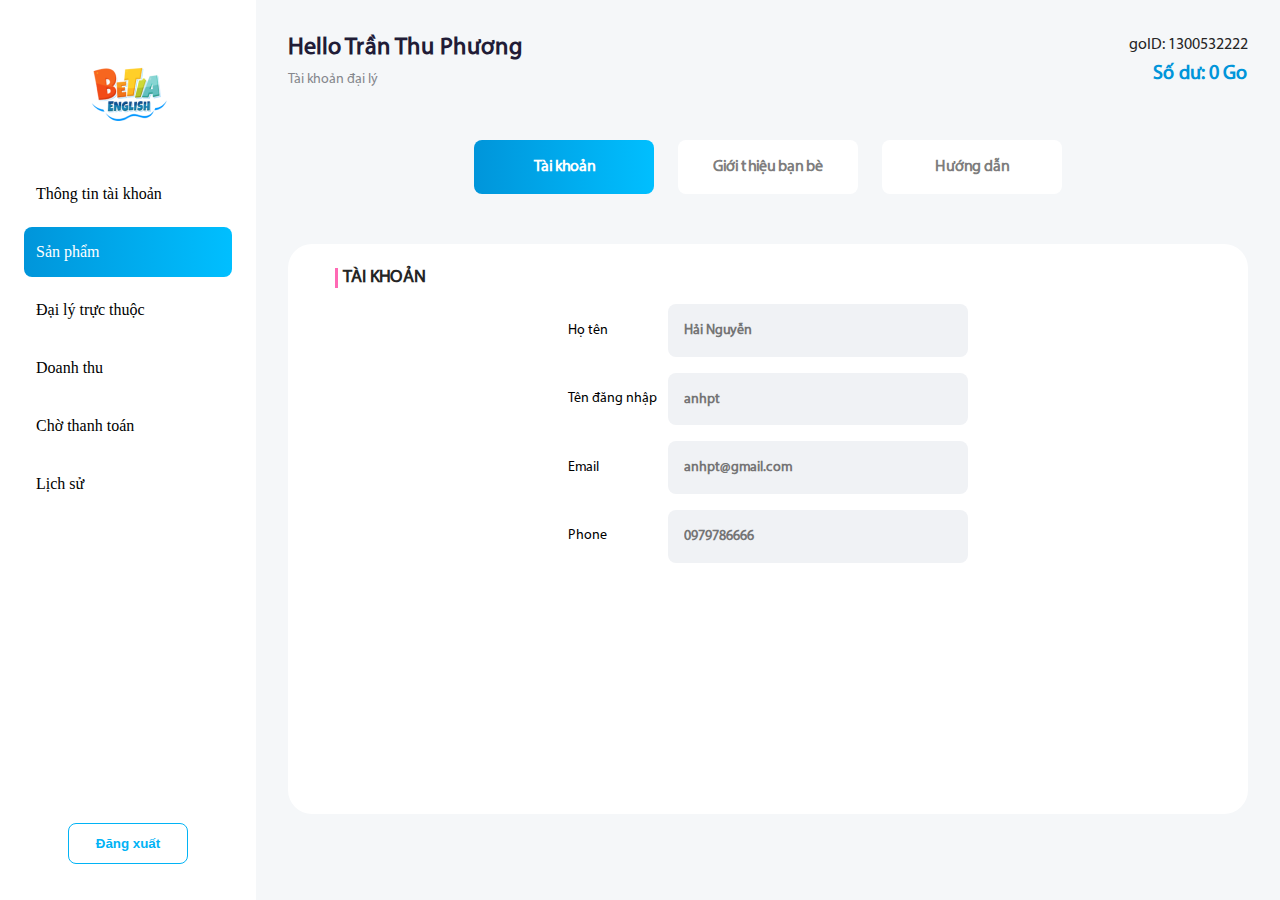
==== account.html @ 7d70edbb "puscode" ====
<!DOCTYPE html>
<html lang="en">
  <head>
    <meta charset="UTF-8" />
    <meta name="viewport" content="width=device-width, initial-scale=1.0" />
    <title>Tailwind CSS Teamplate</title>
    <link rel="stylesheet" href="styles.css" />
    <link rel="stylesheet" href="./assets/css/main.css" />
    <link rel="stylesheet" href="./assets/css/base.css" />
    <link rel="stylesheet" href="./assets/css/styles-scss.css" />
    <link rel="stylesheet" href="./assets/scss/main.scss">
    
    <!-- <link rel="stylesheet" href="./assets/css/product.css"> -->
  </head>
  <body>
    <div class="Container-main">
        <div id="tab-bar">
        <div class="tab-main">
            <a href="./" class="tab-main__logo">
                <img src="./assets/imgs/eb62cd4879b060db857df06a54a7fea2 1.png" alt="">
            </a>
            <div class="tab-main__link">
                <div class="link-item">
                    <a href=""><p>Thông tin tài khoản</p></a>
                </div>
                <div class="link-item link-item--active">
                    <a href=""><p>Sản phẩm</p></a>
                </div>
                <div class="link-item">
                    <a href=""><p>Đại lý trực thuộc</p></a>
                </div>
                <div class="link-item">
                    <a href=""><p>Doanh thu</p></a>
                </div>
                <div class="link-item">
                    <a href=""><p>Chờ thanh toán</p></a>
                </div>
                <div class="link-item">
                    <a href=""><p>Lịch sử</p></a>
                </div>
                
            </div>
        
        </div>
        <div class="">
              <button class="btn-base">
                Đăng xuất
              </button>  
        </div>

        
    </div>

    <div  class="Account-main">
        <div class="Account-main__title">
            <div class="user-title">
                <h4>Hello Trần Thu Phương</h4>
                <p>Tài khoản đại lý</p>
            </div>
            <div class="user-id">
                <p>goID: 1300532222</p>
                <h5>Số dư: 0 Go</h5>
            </div>
        </div>

        <div class="Account-main__btn">
            <button class="item-btn item-btn--active"><p>Tài khoản</p></button>
            <button class="item-btn"><p>Giới thiệu bạn bè</p></button>
            <button class="item-btn"><p>Hướng dẫn</p></button>
        </div>

       <div class="Account-main__user">
            <div class="information-user">
                <div class="items-line">
                    <h4>TÀI KHOẢN</h4>    
                </div>
                <form action="">
                    <div class="form-group">
                        <label for="username">Họ tên</label>
                        <div>
                            <input type="text" id="username" name="username" placeholder="Hải Nguyễn">
                        </div>
                        
                    </div>
                    <div class="form-group">
                        <label for="fullname">Tên đăng nhập</label>
                        <div><input type="text" id="fullname" name="fullname" placeholder="anhpt"></div>
                    </div>
                    
                    <div class="form-group">
                        <label for="email">Email</label>
                        <div><input type="email" id="email" name="email" placeholder="anhpt@gmail.com"></div>
                    </div>
                    <div class="form-group">
                        <label for="phone">Phone</label>
                        <div><input type="text" id="phone" name="phone" placeholder="0979786666"></div>
                    </div>
                </form>   
            </div>
       </div>
    </div>
    
</body>
</html>
---- styles.css ----
@tailwind base;
@tailwind components;
@tailwind utilities;

@layer base {

}

@layer components {

}
---- assets/css/main.css ----
@media screen and (min-width: 640px) {
}

@media screen and (min-width: 640px) and (orientation: landscape) {
}

@media screen and (min-width: 1024px) {
}

@media screen and (min-width: 1289px) {
}

@font-face {
  font-family: "Myriad Pro";
  src: url("../fontsMyriadPro-Regular.eot");
  src: url("../fontsMyriadPro-Regular.eot?#iefix") format("embedded-opentype"),
    url("../fonts/MyriadPro-Regular.woff2") format("woff2"),
    url("../fonts/MyriadPro-Regular.woff") format("woff"),
    url("../fonts/MyriadPro-Regular.ttf") format("truetype");
  font-weight: normal;
  font-style: normal;
  font-display: swap;
}

body {
  font-family: "Roboto";
  font-weight: normal;
  font-style: normal;
  background-color: #F5F7F9;

}

*{
  padding: 0;
  margin: 0;
  box-sizing: border-box;
}

#tab-bar{
  display: flex;
  flex-direction: column;
  align-items: center;
  justify-content: center;
  width:20%;
  height: 100vh;
  padding: 20px;
  background-color: white;
  
  position: sticky;
  top: 0;

  .tab-main{
    display: flex;
    flex-direction: column;      
    align-items: center;
    width:240px;
    height: 676px;
    gap: 32px;
    margin-top: 20px;
    margin-bottom: 90px;


    &__logo{
      width: 240px;
      height: 64px;
      gap: 5px;
      opacity: 0px;

    }
  }

}
---- assets/css/styles-scss.css ----
.Container-main {
  display: flex;
}

.tab-item {
  display: flex;
  padding: 16px 12px 16px 12px;
  gap: 8px;
  border-radius: 8px;
}
.tab-item--active {
  background: linear-gradient(91.35deg, #0095da 0%, #00bfff 100%);
  color: white;
}

#tab-bar {
  display: flex;
  flex-direction: column;
  align-items: center;
  justify-content: center;
  width: 20%;
  height: 100vh;
  padding: 20px;
  background-color: white;
  position: sticky;
  top: 0;
}
#tab-bar .tab-main {
  display: flex;
  flex-direction: column;
  align-items: center;
  gap: 32px;
}
#tab-bar .tab-main__logo {
  display: flex;
  justify-content: center;
  align-items: center;
  gap: 5px;
}
#tab-bar .tab-main__link {
  width: 100%;
  padding: 16px;
  display: flex;
  flex-direction: column;
  align-items: center;
  justify-content: center;
  gap: 8px;
}
#tab-bar .tab-main__link .link-item {
  display: flex;
  padding: 16px 12px 16px 12px;
  width: 100%;
  gap: 8px;
  border-radius: 8px;
}
#tab-bar .tab-main__link .link-item--active {
  background: linear-gradient(91.35deg, #0095da 0%, #00bfff 100%);
}
#tab-bar .tab-main__link .link-item--active p {
  color: white;
}
#tab-bar .tab-main__link .link-item a {
  text-align: left;
  text-underline-position: from-font;
  text-decoration-skip-ink: none;
  color: black;
  text-decoration: none;
}

.btn-base {
  width: 100%;
  min-width: 72px;
  padding: 8px 12px;
  border-radius: 4px;
  border: 1px solid #0095da;
  color: #0095da;
  background-color: #fff;
  font-weight: bold;
  display: flex;
  align-items: center;
}
.btn-base--blue {
  background-color: #0095da;
  color: #fff;
}

.Product-main {
  display: flex;
  flex-direction: column;
  width: 80%;
  gap: 50px;
  padding: 2rem;
}
.Product-main__btn {
  display: flex;
  justify-content: center;
  align-items: center;
  height: 50px;
  gap: 20px;
}
.Product-main__btn .item-btn {
  display: flex;
  justify-content: center;
  align-items: center;
  width: 200px;
  height: 50px;
  padding: 0px 12px 0px 12px;
  gap: 8px;
  border-radius: 8px;
  background-color: white;
}
.Product-main__btn .item-btn button {
  border: 0;
  background-color: transparent;
}
.Product-main__btn .item-btn button p {
  width: 132px;
  height: 22px;
  font-family: Myriad Pro;
  font-size: 16px;
  font-weight: 700;
  line-height: 22.4px;
  text-align: left;
  text-underline-position: from-font;
  text-decoration-skip-ink: none;
  margin: 0;
  color: #0095da;
}
.Product-main__title {
  display: flex;
  flex-direction: column;
  justify-content: center;
  width: 100%;
  height: 73px;
  gap: 1px;
}
.Product-main__title h5 {
  height: 28px;
  font-family: Myriad Pro;
  font-size: 20px;
  font-weight: 700;
  line-height: 28px;
  text-align: left;
  text-underline-position: from-font;
  text-decoration-skip-ink: none;
  margin: 0;
  color: #121d26;
}
.Product-main__title p {
  height: 22px;
  font-family: Myriad Pro;
  font-size: 16px;
  font-weight: 400;
  line-height: 22.4px;
  text-align: left;
  text-underline-position: from-font;
  text-decoration-skip-ink: none;
  margin: 0;
  color: #252525;
}
.Product-main__table {
  overflow: auto;
  display: flex;
  align-items: center;
  background-color: #fff;
  padding: 24px 0px 24px 0px;
  gap: 8px;
  border-radius: 16px;
}
.Product-main__table table {
  min-width: 1096px;
  overflow: hidden;
  width: 100%;
  border-spacing: 0;
  border-radius: 16px;
}
.Product-main__table table thead tr th p {
  font-family: Roboto;
  font-size: 14px;
  font-weight: 700;
  line-height: 16.41px;
  text-align: left;
  text-underline-position: from-font;
  text-decoration-skip-ink: none;
  color: #105296;
  margin: 0;
}
.Product-main__table table tbody tr:last-child td {
  border-bottom: none;
}
.Product-main__table table tbody tr td .btn-detail {
  width: 69px;
  padding: 4px;
  gap: 10px;
  border-radius: 4px;
  border: 1px solid #0095DA;
  opacity: 0px;
}
.Product-main__table table tbody tr td .btn-detail a {
  display: flex;
  align-items: center;
  justify-content: center;
  gap: 10px;
  border-radius: 4px;
  text-decoration: none;
}
.Product-main__table table tbody tr td .btn-detail a p {
  font-family: Roboto;
  font-size: 14px;
  font-weight: 700;
  line-height: 16.41px;
  text-align: center;
  text-underline-position: from-font;
  text-decoration-skip-ink: none;
}
.Product-main__table table tr {
  width: 100%;
}
.Product-main__table table tr td, .Product-main__table table tr th {
  justify-items: center;
  align-content: center;
  width: 12%;
  border-bottom: 1px solid #5f5959;
  padding: 12px 8px;
}
.Product-main__table table tr td:nth-child(1), .Product-main__table table tr th:nth-child(1) {
  width: 5%;
}
.Product-main__table table tr td:nth-child(2), .Product-main__table table tr td:nth-child(8), .Product-main__table table tr td:nth-child(9), .Product-main__table table tr th:nth-child(2), .Product-main__table table tr th:nth-child(8), .Product-main__table table tr th:nth-child(9) {
  width: 8%;
}

.Cost-main {
  display: flex;
  flex-direction: column;
  width: 80%;
  gap: 24px;
  padding: 2rem;
}
.Cost-main__btn {
  display: flex;
  justify-content: center;
  align-items: center;
  height: 50px;
  gap: 20px;
}
.Cost-main__btn .item-btn {
  display: flex;
  justify-content: center;
  align-items: center;
  width: 200px;
  height: 50px;
  padding: 0px 12px 0px 12px;
  gap: 8px;
  border-radius: 8px;
  background-color: white;
}
.Cost-main__btn .item-btn button {
  border: 0;
  background-color: transparent;
}
.Cost-main__btn .item-btn button p {
  width: 132px;
  height: 22px;
  font-family: Myriad Pro;
  font-size: 16px;
  font-weight: 700;
  line-height: 22.4px;
  text-align: left;
  text-underline-position: from-font;
  text-decoration-skip-ink: none;
  margin: 0;
  color: #0095da;
}
.Cost-main__title {
  display: flex;
  gap: 8px;
  align-items: center;
  justify-content: space-between;
  width: 100%;
  height: 73px;
}
.Cost-main__title .item-tilte h5 {
  height: 28px;
  font-family: Myriad Pro;
  font-size: 20px;
  font-weight: 700;
  line-height: 28px;
  text-align: left;
  text-underline-position: from-font;
  text-decoration-skip-ink: none;
  margin: 0;
  color: #121d26;
}
.Cost-main__title .item-tilte p {
  height: 22px;
  font-family: Myriad Pro;
  font-size: 16px;
  font-weight: 400;
  line-height: 22.4px;
  text-align: left;
  text-underline-position: from-font;
  text-decoration-skip-ink: none;
  margin: 0;
  color: #252525;
}
.Cost-main__title .filler-for-date {
  display: flex;
  align-items: center;
  justify-content: center;
  gap: 24px;
}
.Cost-main__title .filler-for-date form {
  display: flex;
  align-items: center;
  justify-content: center;
  min-width: 240px;
  height: 50px;
  padding: 16px;
  gap: 8px;
  border-radius: 8px;
  background-color: white;
}
.Cost-main__title .filler-for-date form input {
  border: 0px;
  width: 100%;
}
.Cost-main__title .filler-for-date .btn-filter {
  display: flex;
  align-items: center;
  justify-content: center;
  min-width: 200px;
  height: 50px;
  padding: 16px 12px 16px 12px;
  gap: 8px;
  border-radius: 8px;
  background-color: #0197DC;
}
.Cost-main__title .filler-for-date .btn-filter button {
  border: 0px;
  background-color: #0197DC;
}
.Cost-main__title .filler-for-date .btn-filter button p {
  color: white;
  font-weight: bold;
}
.Cost-main__table {
  overflow: auto;
  display: flex;
  align-items: center;
  background-color: #fff;
  padding: 24px 0px 24px 0px;
  gap: 8px;
  border-radius: 16px;
}
.Cost-main__table table {
  min-width: 1096px;
  overflow: hidden;
  width: 100%;
  border-spacing: 0;
  border-radius: 16px;
}
.Cost-main__table table thead tr th p {
  font-family: Roboto;
  font-size: 14px;
  font-weight: 700;
  line-height: 16.41px;
  text-align: left;
  text-underline-position: from-font;
  text-decoration-skip-ink: none;
  color: #105296;
  margin: 0;
}
.Cost-main__table table tbody tr {
  border-bottom: 1px #C4C4C4;
}
.Cost-main__table table tfoot tr:last-child td {
  border-bottom: none;
}
.Cost-main__table table tfoot tr td {
  font-weight: bold;
}
.Cost-main__table table tr {
  width: 100%;
}
.Cost-main__table table tr td, .Cost-main__table table tr th {
  justify-items: center;
  align-content: center;
  width: 12%;
  border-bottom: 1px solid #C4C4C4;
  padding: 12px 8px;
}
.Cost-main__table table tr td:nth-child(1), .Cost-main__table table tr th:nth-child(1) {
  width: 5%;
}
.Cost-main__table table tr td:nth-child(2), .Cost-main__table table tr td:nth-child(8), .Cost-main__table table tr td:nth-child(9), .Cost-main__table table tr th:nth-child(2), .Cost-main__table table tr th:nth-child(8), .Cost-main__table table tr th:nth-child(9) {
  width: 8%;
}

.Revenue-main {
  display: flex;
  flex-direction: column;
  width: 80%;
  gap: 30px;
  padding: 2rem;
}
.Revenue-main__btn {
  display: flex;
  justify-content: center;
  align-items: center;
  height: 40px;
  max-width: 120px;
  padding: 12px 20px 12px 20px;
  gap: 8px;
  border-radius: 8px;
  background-color: white;
}
.Revenue-main__btn button {
  border: 0px;
  background-color: white;
}
.Revenue-main__btn button p {
  width: 58px;
  height: 16px;
  font-family: Roboto;
  font-size: 16px;
  font-weight: 700;
  line-height: 16px;
  text-align: left;
  text-underline-position: from-font;
  text-decoration-skip-ink: none;
  color: #01B3F5;
}
.Revenue-main__btn .item-btn {
  display: flex;
  justify-content: center;
  align-items: center;
  width: 200px;
  height: 50px;
  padding: 0px 12px 0px 12px;
  gap: 8px;
  border-radius: 8px;
  background-color: white;
}
.Revenue-main__btn .item-btn button {
  border: 0;
  background-color: transparent;
}
.Revenue-main__btn .item-btn button p {
  width: 132px;
  height: 22px;
  font-family: Myriad Pro;
  font-size: 16px;
  font-weight: 700;
  line-height: 22.4px;
  text-align: left;
  text-underline-position: from-font;
  text-decoration-skip-ink: none;
  margin: 0;
  color: #0095da;
}
.Revenue-main__btn:hover {
  background-color: rgb(214, 188, 239);
}
.Revenue-main__btn:hover button:hover {
  background-color: rgb(214, 188, 239);
}
.Revenue-main__btn:hover button:hover p {
  background-color: rgb(214, 188, 239);
}
.Revenue-main__title {
  display: flex;
  justify-content: space-between;
  align-items: center;
  width: 100%;
  height: 73px;
  gap: 1px;
}
.Revenue-main__title .filler-for-date {
  display: flex;
  align-items: center;
  gap: 24px;
}
.Revenue-main__title .filler-for-date form {
  display: flex;
  align-items: center;
  justify-content: center;
  min-width: 240px;
  height: 50px;
  padding: 16px;
  gap: 8px;
  border-radius: 8px;
  background-color: white;
}
.Revenue-main__title .filler-for-date form input {
  border: 0px;
}
.Revenue-main__title .filler-for-date .btn-filter {
  display: flex;
  align-items: center;
  justify-content: center;
  min-width: 200px;
  height: 50px;
  padding: 16px 12px 16px 12px;
  gap: 8px;
  border-radius: 8px;
  background-color: #0197DC;
}
.Revenue-main__title .filler-for-date .btn-filter button {
  border: 0px;
  background-color: #0197DC;
}
.Revenue-main__title .filler-for-date .btn-filter button p {
  color: white;
  font-weight: bold;
}
.Revenue-main__title .filler-for-date .dropdown {
  display: flex;
  align-items: center;
  justify-content: center;
  background-color: white;
  max-width: 240px;
  height: 50px;
  padding: 16px;
  gap: 8px;
  border-radius: 8px;
  font-weight: bold;
}
.Revenue-main__title h5 {
  height: 28px;
  font-family: Myriad Pro;
  font-size: 20px;
  font-weight: 700;
  line-height: 28px;
  text-align: left;
  text-underline-position: from-font;
  text-decoration-skip-ink: none;
  margin: 0;
  color: #121d26;
}
.Revenue-main__title p {
  height: 22px;
  font-family: Myriad Pro;
  font-size: 16px;
  font-weight: 400;
  line-height: 22.4px;
  text-align: left;
  text-underline-position: from-font;
  text-decoration-skip-ink: none;
  margin: 0;
  color: #252525;
}
.Revenue-main__table {
  overflow: auto;
  display: flex;
  align-items: center;
  background-color: #fff;
  padding: 24px 0px 24px 0px;
  gap: 8px;
  border-radius: 16px;
}
.Revenue-main__table table {
  min-width: 1096px;
  overflow: hidden;
  width: 100%;
  border-spacing: 0;
  border-radius: 16px;
}
.Revenue-main__table table thead tr th p {
  font-family: Roboto;
  font-size: 14px;
  font-weight: 700;
  line-height: 16.41px;
  text-align: left;
  text-underline-position: from-font;
  text-decoration-skip-ink: none;
  color: #105296;
  margin: 0;
}
.Revenue-main__table table tbody tr:last-child td {
  border-bottom: none;
}
.Revenue-main__table table tbody tr td .btn-detail {
  width: 69px;
  padding: 4px;
  gap: 10px;
  border-radius: 4px;
  border: 1px solid #0095DA;
  opacity: 0px;
}
.Revenue-main__table table tbody tr td .btn-detail a {
  display: flex;
  align-items: center;
  justify-content: center;
  gap: 10px;
  border-radius: 4px;
  text-decoration: none;
}
.Revenue-main__table table tbody tr td .btn-detail a p {
  font-family: Roboto;
  font-size: 14px;
  font-weight: 700;
  line-height: 16.41px;
  text-align: center;
  text-underline-position: from-font;
  text-decoration-skip-ink: none;
}
.Revenue-main__table table tr {
  width: 100%;
}
.Revenue-main__table table tr td, .Revenue-main__table table tr th {
  justify-items: center;
  align-content: center;
  width: 12%;
  border-bottom: 1px solid #5f5959;
  padding: 12px 8px;
}
.Revenue-main__table table tr td:nth-child(1), .Revenue-main__table table tr th:nth-child(1) {
  width: 5%;
}
.Revenue-main__table table tr td:nth-child(2), .Revenue-main__table table tr td:nth-child(8), .Revenue-main__table table tr td:nth-child(9), .Revenue-main__table table tr th:nth-child(2), .Revenue-main__table table tr th:nth-child(8), .Revenue-main__table table tr th:nth-child(9) {
  width: 8%;
}

.Account-main {
  display: flex;
  flex-direction: column;
  width: 80%;
  gap: 50px;
  padding: 2rem;
}
.Account-main__title {
  display: flex;
  align-items: center;
  justify-content: space-between;
  gap: 147px;
}
.Account-main__title .user-title {
  display: flex;
  flex-direction: column;
  gap: 4px;
}
.Account-main__title .user-title h4 {
  width: 235px;
  height: 34px;
  font-family: Myriad Pro;
  font-size: 24px;
  font-weight: 600;
  line-height: 33.6px;
  text-align: left;
  text-underline-position: from-font;
  text-decoration-skip-ink: none;
  color: #211C37;
  margin: 0;
}
.Account-main__title .user-title p {
  width: 90px;
  height: 20px;
  font-family: Myriad Pro;
  font-size: 14px;
  font-weight: 400;
  line-height: 19.6px;
  text-align: left;
  text-underline-position: from-font;
  text-decoration-skip-ink: none;
  margin: 0;
  color: #85878D;
}
.Account-main__title .user-id {
  display: flex;
  flex-direction: column;
  gap: 4px;
  text-align: right;
}
.Account-main__title .user-id p {
  width: 282px;
  height: 22px;
  gap: 0px;
  opacity: 0px;
  font-family: Myriad Pro;
  font-size: 16px;
  font-weight: 400;
  line-height: 22.4px;
  text-align: right;
  text-underline-position: from-font;
  text-decoration-skip-ink: none;
  color: #252525;
  margin: 0;
}
.Account-main__title .user-id h5 {
  width: 282px;
  height: 28px;
  margin: 0;
  color: #0095DA;
  font-family: Myriad Pro;
  font-size: 20px;
  font-weight: 700;
  line-height: 28px;
  text-align: right;
  text-underline-position: from-font;
  text-decoration-skip-ink: none;
}
.Account-main__btn {
  display: flex;
  width: 100%;
  gap: 24px;
  align-items: center;
  justify-content: center;
}
.Account-main__btn .item-btn {
  display: flex;
  align-items: center;
  justify-content: center;
  width: 180px;
  background-color: white;
  padding: 16px 12px 16px 12px;
  border-radius: 8px;
  border: 0;
}
.Account-main__btn .item-btn p {
  font-family: Myriad Pro;
  font-size: 16px;
  font-weight: 700;
  line-height: 22.4px;
  text-align: left;
  text-underline-position: from-font;
  text-decoration-skip-ink: none;
  color: rgba(37, 37, 37, 0.6);
}
.Account-main__btn .item-btn--active {
  background: linear-gradient(91.35deg, #0095da 0%, #00bfff 100%);
}
.Account-main__btn .item-btn--active p {
  color: white;
}
.Account-main__user {
  display: flex;
  flex-direction: column;
  align-items: center;
  width: 100%;
  min-height: 570px;
  padding: 24px;
  gap: 32px;
  border-radius: 24px;
  background-color: white;
}
.Account-main__user .information-user {
  display: flex;
  flex-direction: column;
  width: 95%;
  gap: 16px;
  text-align: left;
}
.Account-main__user .information-user .items-line {
  border-left: 3px solid #FF69B4;
}
.Account-main__user .information-user .items-line h4 {
  margin-left: 5px;
  font-family: Myriad Pro;
  font-size: 18px;
  font-weight: 700;
  line-height: 19.8px;
  text-align: left;
  text-underline-position: from-font;
  text-decoration-skip-ink: none;
  color: #252525;
}
.Account-main__user .information-user form {
  display: flex;
  flex-direction: column;
  align-items: center;
  justify-content: center;
  gap: 16px;
  width: 100%;
  max-width: 400px;
  margin: 0 auto;
}
.Account-main__user .information-user form .form-group {
  display: flex;
  align-items: center;
  justify-content: space-between;
  width: 100%;
}
.Account-main__user .information-user form .form-group label {
  font-family: Myriad Pro;
  font-size: 14px;
  font-weight: 400;
  line-height: 19.6px;
  text-align: left;
  text-underline-position: from-font;
  text-decoration-skip-ink: none;
  margin: 0;
}
.Account-main__user .information-user form .form-group div {
  background-color: #F0F2F5;
  min-height: 52px;
  width: 100%;
  max-width: 300px;
  padding: 16px;
  gap: 8px;
  border-radius: 8px;
}
.Account-main__user .information-user form .form-group div input {
  border: 0px;
  background-color: #F0F2F5;
  color: #252525;
  font-family: Myriad Pro;
  font-size: 14px;
  font-weight: 700;
  line-height: 19.6px;
  text-align: left;
  text-underline-position: from-font;
  text-decoration-skip-ink: none;
}

.Referent-main {
  display: flex;
  flex-direction: column;
  width: 80%;
  gap: 50px;
  padding: 2rem;
}
.Referent-main__title {
  display: flex;
  align-items: center;
  justify-content: space-between;
  gap: 147px;
}
.Referent-main__title .user-title {
  display: flex;
  flex-direction: column;
  gap: 4px;
}
.Referent-main__title .user-title h4 {
  width: 235px;
  height: 34px;
  font-family: Myriad Pro;
  font-size: 24px;
  font-weight: 600;
  line-height: 33.6px;
  text-align: left;
  text-underline-position: from-font;
  text-decoration-skip-ink: none;
  color: #211C37;
  margin: 0;
}
.Referent-main__title .user-title p {
  width: 90px;
  height: 20px;
  font-family: Myriad Pro;
  font-size: 14px;
  font-weight: 400;
  line-height: 19.6px;
  text-align: left;
  text-underline-position: from-font;
  text-decoration-skip-ink: none;
  margin: 0;
  color: #85878D;
}
.Referent-main__title .user-id {
  display: flex;
  flex-direction: column;
  gap: 4px;
  text-align: right;
}
.Referent-main__title .user-id p {
  width: 282px;
  height: 22px;
  gap: 0px;
  opacity: 0px;
  font-family: Myriad Pro;
  font-size: 16px;
  font-weight: 400;
  line-height: 22.4px;
  text-align: right;
  text-underline-position: from-font;
  text-decoration-skip-ink: none;
  color: #252525;
  margin: 0;
}
.Referent-main__title .user-id h5 {
  width: 282px;
  height: 28px;
  margin: 0;
  color: #0095DA;
  font-family: Myriad Pro;
  font-size: 20px;
  font-weight: 700;
  line-height: 28px;
  text-align: right;
  text-underline-position: from-font;
  text-decoration-skip-ink: none;
}
.Referent-main__btn {
  display: flex;
  width: 100%;
  gap: 24px;
  align-items: center;
  justify-content: center;
}
.Referent-main__btn .item-btn {
  display: flex;
  align-items: center;
  justify-content: center;
  width: 180px;
  background-color: white;
  padding: 16px 12px 16px 12px;
  border-radius: 8px;
  border: 0;
}
.Referent-main__btn .item-btn p {
  font-family: Myriad Pro;
  font-size: 16px;
  font-weight: 700;
  line-height: 22.4px;
  text-align: left;
  text-underline-position: from-font;
  text-decoration-skip-ink: none;
  color: rgba(37, 37, 37, 0.6);
}
.Referent-main__btn .item-btn--active {
  background: linear-gradient(91.35deg, #0095da 0%, #00bfff 100%);
}
.Referent-main__btn .item-btn--active p {
  color: white;
}
.Referent-main__user {
  display: flex;
  flex-direction: column;
  align-items: center;
  width: 100%;
  min-height: 570px;
  padding: 24px;
  gap: 32px;
  border-radius: 24px;
  background-color: white;
}
.Referent-main__user .information-user {
  display: flex;
  flex-direction: column;
  width: 95%;
  gap: 32px;
  text-align: left;
}
.Referent-main__user .information-user .user-titles {
  display: flex;
  flex-direction: column;
  gap: 16px;
}
.Referent-main__user .information-user .user-titles .items-line {
  border-left: 3px solid #FF69B4;
}
.Referent-main__user .information-user .user-titles .items-line h4 {
  margin-left: 5px;
  font-family: Myriad Pro;
  font-size: 18px;
  font-weight: 700;
  line-height: 19.8px;
  text-align: left;
  text-underline-position: from-font;
  text-decoration-skip-ink: none;
  color: #252525;
}
.Referent-main__user .information-user .user-titles p {
  font-family: Myriad Pro;
  font-size: 16px;
  font-weight: 400;
  line-height: 22.4px;
  text-align: left;
  text-underline-position: from-font;
  text-decoration-skip-ink: none;
  margin: 0;
  color: #252525;
}
.Referent-main__user .information-user .box-referent {
  display: flex;
  flex-direction: column;
  align-items: center;
  gap: 16px;
}
.Referent-main__user .information-user .box-referent__code {
  display: flex;
  justify-content: center;
  align-items: center;
  width: 454px;
  height: 52px;
  gap: 50px;
}
.Referent-main__user .information-user .box-referent__code p {
  width: 150px;
  height: 20px;
  font-family: Myriad Pro;
  font-size: 14px;
  font-weight: 400;
  line-height: 19.6px;
  text-align: left;
  text-underline-position: from-font;
  text-decoration-skip-ink: none;
}
.Referent-main__user .information-user .box-referent__code div {
  display: flex;
  align-items: center;
  justify-content: space-between;
  width: 300px;
  padding: 8px 16px 8px 16px;
  gap: 8px;
  border-radius: 8px;
  background-color: #F0F2F5;
}
.Referent-main__user .information-user .box-referent__code div h5 {
  font-family: Myriad Pro;
  font-size: 14px;
  font-weight: 700;
  line-height: 19.6px;
  text-align: left;
  text-underline-position: from-font;
  text-decoration-skip-ink: none;
  color: #252525;
  white-space: nowrap;
  overflow: hidden;
  text-overflow: ellipsis;
}
.Referent-main__user .information-user .box-referent__code div button {
  display: flex;
  justify-content: center;
  align-items: center;
  width: 64px;
  height: 36px;
  padding: 8px 16px 8px 16px;
  gap: 16px;
  border: 0px;
  border-radius: 8px;
  background: linear-gradient(91.35deg, #0095DA 0%, #00BFFF 100%);
}
.Referent-main__user .information-user .box-referent__code div button p {
  font-family: Myriad Pro;
  font-size: 14px;
  font-weight: 700;
  line-height: 19.6px;
  text-align: left;
  text-underline-position: from-font;
  text-decoration-skip-ink: none;
  color: #FFFFFF;
}
.Referent-main__user .information-user .box-referent__link {
  display: flex;
  justify-content: center;
  align-items: center;
  width: 454px;
  height: 52px;
  gap: 50px;
}
.Referent-main__user .information-user .box-referent__link p {
  width: 150px;
  height: 20px;
  font-family: Myriad Pro;
  font-size: 14px;
  font-weight: 400;
  line-height: 19.6px;
  text-align: left;
  text-underline-position: from-font;
  text-decoration-skip-ink: none;
}
.Referent-main__user .information-user .box-referent__link div {
  display: flex;
  align-items: center;
  justify-content: space-between;
  width: 300px;
  padding: 8px 16px 8px 16px;
  gap: 8px;
  border-radius: 8px;
  background-color: #F0F2F5;
}
.Referent-main__user .information-user .box-referent__link div h5 {
  font-family: Myriad Pro;
  font-size: 14px;
  font-weight: 700;
  line-height: 19.6px;
  text-align: left;
  text-underline-position: from-font;
  text-decoration-skip-ink: none;
  color: #00649D;
  white-space: nowrap;
  overflow: hidden;
  text-overflow: ellipsis;
}
.Referent-main__user .information-user .box-referent__link div button {
  display: flex;
  justify-content: center;
  align-items: center;
  width: 64px;
  height: 36px;
  padding: 8px 16px 8px 16px;
  gap: 16px;
  border: 0px;
  border-radius: 8px;
  background: linear-gradient(91.35deg, #0095DA 0%, #00BFFF 100%);
}
.Referent-main__user .information-user .box-referent__link div button p {
  font-family: Myriad Pro;
  font-size: 14px;
  font-weight: 700;
  line-height: 19.6px;
  text-align: left;
  text-underline-position: from-font;
  text-decoration-skip-ink: none;
  color: #FFFFFF;
}

.Instruct-main {
  display: flex;
  flex-direction: column;
  width: 80%;
  gap: 50px;
  padding: 2rem;
}
.Instruct-main__title {
  display: flex;
  align-items: center;
  justify-content: space-between;
  gap: 147px;
}
.Instruct-main__title .user-title {
  display: flex;
  flex-direction: column;
  gap: 4px;
}
.Instruct-main__title .user-title h4 {
  width: 235px;
  height: 34px;
  font-family: Myriad Pro;
  font-size: 24px;
  font-weight: 600;
  line-height: 33.6px;
  text-align: left;
  text-underline-position: from-font;
  text-decoration-skip-ink: none;
  color: #211C37;
  margin: 0;
}
.Instruct-main__title .user-title p {
  width: 90px;
  height: 20px;
  font-family: Myriad Pro;
  font-size: 14px;
  font-weight: 400;
  line-height: 19.6px;
  text-align: left;
  text-underline-position: from-font;
  text-decoration-skip-ink: none;
  margin: 0;
  color: #85878D;
}
.Instruct-main__title .user-id {
  display: flex;
  flex-direction: column;
  gap: 4px;
  text-align: right;
}
.Instruct-main__title .user-id p {
  width: 282px;
  height: 22px;
  gap: 0px;
  opacity: 0px;
  font-family: Myriad Pro;
  font-size: 16px;
  font-weight: 400;
  line-height: 22.4px;
  text-align: right;
  text-underline-position: from-font;
  text-decoration-skip-ink: none;
  color: #252525;
  margin: 0;
}
.Instruct-main__title .user-id h5 {
  width: 282px;
  height: 28px;
  margin: 0;
  color: #0095DA;
  font-family: Myriad Pro;
  font-size: 20px;
  font-weight: 700;
  line-height: 28px;
  text-align: right;
  text-underline-position: from-font;
  text-decoration-skip-ink: none;
}
.Instruct-main__btn {
  display: flex;
  width: 100%;
  gap: 24px;
  align-items: center;
  justify-content: center;
}
.Instruct-main__btn .item-btn {
  display: flex;
  align-items: center;
  justify-content: center;
  width: 180px;
  background-color: white;
  padding: 16px 12px 16px 12px;
  border-radius: 8px;
  border: 0;
}
.Instruct-main__btn .item-btn p {
  font-family: Myriad Pro;
  font-size: 16px;
  font-weight: 700;
  line-height: 22.4px;
  text-align: left;
  text-underline-position: from-font;
  text-decoration-skip-ink: none;
  color: rgba(37, 37, 37, 0.6);
}
.Instruct-main__btn .item-btn--active {
  background: linear-gradient(91.35deg, #0095da 0%, #00bfff 100%);
}
.Instruct-main__btn .item-btn--active p {
  color: white;
}
.Instruct-main__user {
  display: flex;
  flex-direction: column;
  align-items: center;
  width: 100%;
  min-height: 570px;
  padding: 24px;
  gap: 32px;
  border-radius: 24px;
  background-color: white;
}
.Instruct-main__user .information-user {
  display: flex;
  flex-direction: column;
  width: 95%;
  gap: 16px;
  text-align: left;
}
.Instruct-main__user .information-user .items-line {
  border-left: 3px solid #FF69B4;
}
.Instruct-main__user .information-user .items-line h4 {
  margin-left: 5px;
  font-family: Myriad Pro;
  font-size: 18px;
  font-weight: 700;
  line-height: 19.8px;
  text-align: left;
  text-underline-position: from-font;
  text-decoration-skip-ink: none;
  color: #252525;
}
.Instruct-main__user .information-user .box-tilte {
  display: flex;
  flex-direction: column;
  justify-content: center;
  align-items: center;
  gap: 30px;
}
.Instruct-main__user .information-user .box-tilte .box-videos {
  position: relative;
}
.Instruct-main__user .information-user .box-tilte .audio-instruct {
  position: absolute;
  top: 21.57px;
  left: 21.54px;
  right: 33.54px;
  display: flex;
  align-items: center;
  justify-content: center;
  height: 359px;
  width: 547px;
  border: 4.55px;
  border-image-source: linear-gradient(148.92deg, #B3B3B3 7.08%, #6C6C6C 51.8%);
  border-radius: 53.07px;
}
.Instruct-main__user .information-user .box-tilte .item-titles {
  display: flex;
  flex-direction: column;
  gap: 16px;
  width: 100%;
}
.Instruct-main__user .information-user .box-tilte .item-titles h5 {
  font-family: Myriad Pro;
  font-size: 16px;
  font-weight: 700;
  line-height: 22.4px;
  text-align: left;
  text-underline-position: from-font;
  text-decoration-skip-ink: none;
  color: #121D26;
}
.Instruct-main__user .information-user .box-tilte .item-titles p {
  font-family: Myriad Pro;
  font-size: 16px;
  font-weight: 400;
  line-height: 22.4px;
  text-align: left;
  text-underline-position: from-font;
  text-decoration-skip-ink: none;
  color: #121D26;
}

.WaitPay-main {
  display: flex;
  flex-direction: column;
  width: 80%;
  gap: 16px;
  padding: 2rem;
}
.WaitPay-main__title {
  display: flex;
  flex-direction: column;
  justify-content: center;
  width: 100%;
  height: 73px;
  gap: 1px;
}
.WaitPay-main__title h5 {
  font-family: Myriad Pro;
  font-size: 20px;
  font-weight: 700;
  line-height: 28px;
  text-align: left;
  text-underline-position: from-font;
  text-decoration-skip-ink: none;
  margin: 0;
  color: #F79C1F;
}
.WaitPay-main__table {
  overflow: auto;
  display: flex;
  align-items: center;
  background-color: #fff;
  padding: 24px 0px 24px 0px;
  gap: 8px;
  border-radius: 16px;
}
.WaitPay-main__table table {
  min-width: 1096px;
  overflow: hidden;
  width: 100%;
  border-spacing: 0;
  border-radius: 16px;
}
.WaitPay-main__table table thead tr th p {
  font-family: Roboto;
  font-size: 14px;
  font-weight: 700;
  line-height: 16.41px;
  text-align: left;
  text-underline-position: from-font;
  text-decoration-skip-ink: none;
  color: #105296;
  margin: 0;
}
.WaitPay-main__table table tbody tr:last-child td {
  border-bottom: none;
}
.WaitPay-main__table table tbody tr td .btn-detail {
  width: 69px;
  padding: 4px;
  gap: 10px;
  border-radius: 4px;
  border: 1px solid #0095DA;
  opacity: 0px;
}
.WaitPay-main__table table tbody tr td .btn-detail a {
  display: flex;
  align-items: center;
  justify-content: center;
  gap: 10px;
  border-radius: 4px;
  text-decoration: none;
}
.WaitPay-main__table table tbody tr td .btn-detail a p {
  font-family: Roboto;
  font-size: 14px;
  font-weight: 700;
  line-height: 16.41px;
  text-align: center;
  text-underline-position: from-font;
  text-decoration-skip-ink: none;
}
.WaitPay-main__table table tbody tr td:nth-child(8) {
  font-family: Roboto;
  font-size: 14px;
  font-weight: 700;
  line-height: 16.41px;
  text-align: left;
  text-underline-position: from-font;
  text-decoration-skip-ink: none;
  color: #F79C1F;
}
.WaitPay-main__table table tbody tr td .btn-detail {
  display: flex;
  flex-direction: column;
  gap: 4px;
  border: 0px;
}
.WaitPay-main__table table tbody tr td .btn-detail a {
  display: flex;
  padding: 4px;
  gap: 10px;
  border-radius: 4px;
  border: 1px solid #0095DA;
}
.WaitPay-main__table table tbody tr td .btn-detail a p {
  font-family: Roboto;
  font-size: 14px;
  font-weight: 700;
  line-height: 16.41px;
  text-align: left;
  text-underline-position: from-font;
  text-decoration-skip-ink: none;
}
.WaitPay-main__table table tr {
  width: 100%;
}
.WaitPay-main__table table tr td, .WaitPay-main__table table tr th {
  justify-items: center;
  align-content: center;
  width: 12%;
  border-bottom: 1px solid #5f5959;
  padding: 12px 8px;
}
.WaitPay-main__table table tr td:nth-child(1), .WaitPay-main__table table tr th:nth-child(1) {
  width: 5%;
}
.WaitPay-main__table table tr td:nth-child(2), .WaitPay-main__table table tr td:nth-child(8), .WaitPay-main__table table tr td:nth-child(9), .WaitPay-main__table table tr th:nth-child(2), .WaitPay-main__table table tr th:nth-child(8), .WaitPay-main__table table tr th:nth-child(9) {
  width: 8%;
}

.PaySuccess-main {
  display: flex;
  flex-direction: column;
  width: 80%;
  gap: 16px;
  padding: 2rem;
}
.PaySuccess-main__title {
  display: flex;
  flex-direction: column;
  justify-content: center;
  width: 100%;
  height: 73px;
  gap: 1px;
}
.PaySuccess-main__title h5 {
  font-family: Myriad Pro;
  font-size: 20px;
  font-weight: 700;
  line-height: 28px;
  text-align: left;
  text-underline-position: from-font;
  text-decoration-skip-ink: none;
  margin: 0;
  color: #F79C1F;
}
.PaySuccess-main__table {
  overflow: auto;
  display: flex;
  align-items: center;
  background-color: #fff;
  padding: 24px 0px 24px 0px;
  gap: 8px;
  border-radius: 16px;
}
.PaySuccess-main__table table {
  min-width: 1096px;
  overflow: hidden;
  width: 100%;
  border-spacing: 0;
  border-radius: 16px;
}
.PaySuccess-main__table table thead tr th p {
  font-family: Roboto;
  font-size: 14px;
  font-weight: 700;
  line-height: 16.41px;
  text-align: left;
  text-underline-position: from-font;
  text-decoration-skip-ink: none;
  color: #105296;
  margin: 0;
}
.PaySuccess-main__table table tbody tr:last-child td {
  border-bottom: none;
}
.PaySuccess-main__table table tbody tr td .btn-detail {
  width: 69px;
  padding: 4px;
  gap: 10px;
  border-radius: 4px;
  border: 1px solid #0095DA;
  opacity: 0px;
}
.PaySuccess-main__table table tbody tr td .btn-detail a {
  display: flex;
  align-items: center;
  justify-content: center;
  gap: 10px;
  border-radius: 4px;
  text-decoration: none;
}
.PaySuccess-main__table table tbody tr td .btn-detail a p {
  font-family: Roboto;
  font-size: 14px;
  font-weight: 700;
  line-height: 16.41px;
  text-align: center;
  text-underline-position: from-font;
  text-decoration-skip-ink: none;
}
.PaySuccess-main__table table tbody tr td:nth-child(8) {
  font-family: Roboto;
  font-size: 14px;
  font-weight: 700;
  line-height: 16.41px;
  text-align: left;
  text-underline-position: from-font;
  text-decoration-skip-ink: none;
  color: #F79C1F;
}
.PaySuccess-main__table table tbody tr td .btn-detail {
  display: flex;
  flex-direction: column;
  gap: 4px;
  border: 0px;
}
.PaySuccess-main__table table tbody tr td .btn-detail a {
  display: flex;
  padding: 4px;
  gap: 10px;
  border-radius: 4px;
  border: 1px solid #0095DA;
}
.PaySuccess-main__table table tbody tr td .btn-detail a p {
  font-family: Roboto;
  font-size: 14px;
  font-weight: 700;
  line-height: 16.41px;
  text-align: left;
  text-underline-position: from-font;
  text-decoration-skip-ink: none;
}
.PaySuccess-main__table table tr {
  width: 100%;
}
.PaySuccess-main__table table tr td, .PaySuccess-main__table table tr th {
  justify-items: center;
  align-content: center;
  width: 12%;
  border-bottom: 1px solid #5f5959;
  padding: 12px 8px;
}
.PaySuccess-main__table table tr td:nth-child(1), .PaySuccess-main__table table tr th:nth-child(1) {
  width: 5%;
}
.PaySuccess-main__table table tr td:nth-child(2), .PaySuccess-main__table table tr td:nth-child(8), .PaySuccess-main__table table tr td:nth-child(9), .PaySuccess-main__table table tr th:nth-child(2), .PaySuccess-main__table table tr th:nth-child(8), .PaySuccess-main__table table tr th:nth-child(9) {
  width: 8%;
}

.SigninMember-main {
  display: flex;
  flex-direction: column;
  width: 80%;
  gap: 32px;
  margin: 2rem;
  background-color: white;
  border-radius: 24px;
}
.SigninMember-main__box {
  display: flex;
  flex-direction: column;
  gap: 16px;
  margin: 30px;
}
.SigninMember-main__box .items-line {
  border-left: 3px solid #FF69B4;
}
.SigninMember-main__box .items-line h4 {
  margin-left: 5px;
  font-family: Myriad Pro;
  font-size: 18px;
  font-weight: 700;
  line-height: 19.8px;
  text-align: left;
  text-underline-position: from-font;
  text-decoration-skip-ink: none;
  color: #252525;
}
.SigninMember-main__box p {
  font-family: Myriad Pro;
  font-size: 16px;
  font-weight: 400;
  line-height: 22.4px;
  text-align: left;
  text-underline-position: from-font;
  text-decoration-skip-ink: none;
  color: #121D26;
  margin: 0;
}
.SigninMember-main__box .item-boxs {
  display: flex;
  flex-direction: column;
  gap: 16px;
  align-items: center;
  width: 100%;
  max-width: 400px;
  margin: 0 auto;
}
.SigninMember-main__box .item-boxs .form-group {
  display: flex;
  align-items: center;
  max-width: 400px;
  width: 100%;
  height: 52px;
  gap: 4px;
}
.SigninMember-main__box .item-boxs .form-group label {
  width: 100px;
  height: 20px;
  font-family: Myriad Pro;
  font-size: 14px;
  font-weight: 400;
  line-height: 19.6px;
  text-align: left;
  text-underline-position: from-font;
  text-decoration-skip-ink: none;
}
.SigninMember-main__box .item-boxs .form-group div {
  display: flex;
  width: 100%;
  max-width: 300px;
  height: 52px;
  padding: 16px;
  gap: 8px;
  border: 1px;
}
.SigninMember-main__box .item-boxs .form-group div input {
  border: 0px;
  background-color: white;
}
.SigninMember-main__box .item-boxs .form-group div #username, .SigninMember-main__box .item-boxs .form-group div #goID, .SigninMember-main__box .item-boxs .form-group div #phone {
  font-family: Myriad Pro;
  font-size: 14px;
  font-weight: 700;
  line-height: 19.6px;
  text-align: left;
  text-underline-position: from-font;
  text-decoration-skip-ink: none;
  color: #252525;
}
.SigninMember-main__box .item-boxs .form-group div #email, .SigninMember-main__box .item-boxs .form-group div #code {
  font-family: Myriad Pro;
  font-size: 14px;
  font-weight: 700;
  line-height: 19.6px;
  text-align: left;
  text-underline-position: from-font;
  text-decoration-skip-ink: none;
  color: rgba(37, 37, 37, 0.6);
}
.SigninMember-main__box .item-boxs .form-group .item-input {
  width: 300px;
  height: 52px;
  padding: 16px;
  border-radius: 8px;
  background-color: #F0F2F5;
}
.SigninMember-main__box .item-boxs .form-group .item-input input {
  background-color: #F0F2F5;
}
.SigninMember-main__box .item-boxs button {
  display: flex;
  align-items: center;
  justify-content: center;
  width: 200px;
  height: 50px;
  padding: 16px 12px 16px 12px;
  gap: 8px;
  border-radius: 8px;
  background-color: #0197DC;
  border: 0px;
}
.SigninMember-main__box .item-boxs button p {
  font-family: Myriad Pro;
  font-size: 16px;
  font-weight: 700;
  line-height: 22.4px;
  text-align: left;
  text-underline-position: from-font;
  text-decoration-skip-ink: none;
  color: #FFFFFF;
}

.page-layout {
  display: flex;
}
.page-layout .page-navigate {
  flex: 0 0 20%;
  padding: 1.5rem;
  background-color: #f4f4f4;
  height: 100vh;
  display: flex;
  flex-direction: column;
  gap: 2rem;
}
.page-layout .page-navigate .logo-betia {
  display: flex;
  justify-content: center;
  align-items: center;
}
.page-layout .page-navigate .lst-tab-nav {
  margin-bottom: 4%;
  flex: 1;
}
.page-layout .page-navigate .account-action {
  display: flex;
  justify-content: center;
  align-items: center;
}
.page-layout .page-content {
  flex: 1;
  padding: 1.5rem;
  background-color: #ffffff;
}

.nav-item {
  width: 100%;
  padding: 1rem 0.75rem;
  color: #252525;
  font-weight: bold;
  margin-bottom: 0.5rem;
  border-radius: 0.5rem;
  cursor: pointer;
}
.nav-item:last-child {
  margin-bottom: 0;
}
.nav-item--active, .nav-item:hover {
  background: linear-gradient(to right, #0095da, #00bfff);
  color: white;
}

.btn-base {
  width: fit-content;
  min-width: 120px;
  min-height: 40px;
  display: flex;
  flex-direction: row;
  justify-content: center;
  align-items: center;
  border-radius: 0.5rem;
  border: 1px solid #01b3f5;
  color: #01b3f5;
  padding: 0.75rem 1.25rem;
  background-color: white;
  font-weight: bold;
  cursor: pointer;
  transition: all 0.3s ease;
}
.btn-base:hover {
  color: white;
  background-color: #01b3f5;
}
.btn-base--blue {
  color: white;
  background-color: #01b3f5;
}
---- assets/css/product.css ----
body,html{
    padding: 0;
    margin: 0;
}

#Product-Container{
    display: flex;
    .tab-main{
        display: flex;
        flex-direction: column;
        width: 20%;
        height: 100%;
        position: sticky;
        top: 0;
        bottom: 0;
        padding: 20px;
        gap: 0px;
        justify-content: space-between;
        align-items: center;
        background-color: #FFFFFF;

        button{
            width:120px;
            height: 40px;
            padding: 12px 20px 12px 20px;
            gap: 8px;
            border-radius: 8px;
            border: 1px solid #0095DA;
            opacity: 0px;
            color: #01B3F5;
            font-size: #01B3F5;
            font-weight: 700;
            
        }
        .tab-bar{
            display: flex;
            flex-direction: column;
            align-items: center;
            width: 100%;
            height: 100%;
            gap: 32px;
            
            .logo-item{
                
                width: 83px;
                height: 64px;
                gap: 0px;


            }
            .link-item{
                display: flex;
                flex-direction: column;
                width: 100%;
                
                gap: 8px;
                opacity: 0px;

                a{
                    text-decoration: none;
                }
                

                .information{
                    box-shadow: 0px 6px 22px 0px #0000001A;
                }
                .information, .agency-item, .revenue-item,
                .pay-item,.history-item{
                    display: flex;
                    align-items: center;
                    justify-content: center;
                    width: 240px;
                    
                    
                    gap: 8px;
                    border-radius: 8px;
                    opacity: 0.6px;
                    

                    span{
                        display: flex;
                        align-items: center;
                        padding: 16px 12px;
                        width: 216px;
                        height: 22px;
                        gap: 0px;
                        opacity: 0px;
                        font-family: Myriad Pro;
                        font-size: 16px;
                        font-weight: 700;
                        line-height: 22.4px;
                        text-align: left;
                        text-underline-position: from-font;
                        text-decoration-skip-ink: none;
                        color: #252525 !important;
                    }
                }

                .product-item{
                    display: flex;
                    align-items: center;
                    justify-content: center;
                    width: 240px;
                    height:56px;
                    gap: 8px;
                    border-radius: 8px;
                    opacity: 0px;
                    background: linear-gradient(91.35deg, #0095DA 0%, #00BFFF 100%);
                    
                    span{
                        display: flex;
                        align-items: center;
                        padding: 16px 12px;
                        width: 216px;
                        height: 22px;
                        gap: 0px;
                        opacity: 0px;
                        font-family: Myriad Pro;
                        font-size: 16px;
                        font-weight: 700;
                        line-height: 22.4px;
                        text-align: left;
                        text-underline-position: from-font;
                        margin: 0;

                       
                    }
                }
            }

        }
    }

    .Product-box{
        display: flex;
        flex-direction: column;
        width: 80%;
        top: 40px;
        gap: 50px;
        .box-item1{
            display: flex;
            flex-direction: column;
            align-items: center;
            justify-content: center;
            width: 1100px;
            height: 616px;
            gap: 20px;
            opacity: 0px;


            .box-intro-item1{
                width: 1100px;
                height: 50px;
                span{
                    width: 1100px;
                    height: 22px;
                    gap: 0px;
                    opacity: 0px;
                    font-family: Myriad Pro;
                    font-size: 16px;
                    font-weight: 600;
                    line-height: 22.4px;
                    text-align: left;
                    text-underline-position: from-font;
                    text-decoration-skip-ink: none;
                    color: #F63B2C;
                    margin: 0;                    
                }
                h2{
                    width: 1100px;
                    height: 28px;
                    gap: 0px;
                    opacity: 0px;
                    font-family: Myriad Pro;
                    font-size: 20px;
                    font-weight: 700;
                    line-height: 28px;
                    text-align: left;
                    text-underline-position: from-font;
                    text-decoration-skip-ink: none;
                    color: #121D26;
                    margin: 0;
                }

            }
            .box-product-item1{
                display: flex;
                align-items: center;
                justify-content: center;
                width:1100px;
                height:546px;
                gap: 24px;
                
                .card-product-item1{
                    
                    width: 538px;
                    height: 546px;
                    border-radius: 50px;
                    .card-logo-imgs{
                        display: flex;
                        flex-direction: column;
                        justify-content: center;
                        align-items: center;
                        position: relative;
                        align-items: center;
                        width: 538px;
                        height: 300px;
                        border-top-left-radius: 20px;
                        border-top-right-radius: 20px;
                        
                        .card-logo-item{
                            position: absolute;
                            width: 175px;
                            height: 60px;
                            top: 8px;
                            left: 312px;
                            

                        }
                        .card-product-item{
                            position: absolute;
                            width: 380px;
                            height: 300px;
                            left: 58px;
                            



                        }
                    }



                    .Infor-box{
                        display: flex;
                        flex-direction: column;
                        align-items: center;
                        justify-content: center;
                        width: 538px;
                        height: 246px;
                        padding-top: 30px;
                        gap: 20px;
                        .infor-item-title{
                            display: flex;
                            flex-direction: column;
                            width: 478px;
                            height: 66px;
                            gap: 10px;
                            
                            h1{
                                width: 478px;
                                height: 34px;
                                font-family: Myriad Pro;
                                font-size: 24px;
                                font-weight: 700;
                                line-height: 33.6px;
                                text-align: left;
                                text-underline-position: from-font;
                                text-decoration-skip-ink: none;
                                margin: 0;
                                color:#121D26;
                                
                            }
                            span{
                                width: 478px;
                                height: 22px;
                                gap: 0px;
                                opacity: 0px;
                                font-family: Myriad Pro;
                                font-size: 16px;
                                font-weight: 400;
                                line-height: 22.4px;
                                text-align: left;
                                text-underline-position: from-font;
                                text-decoration-skip-ink: none;
                                margin: 0;                                
                            }
                        }

                        .infor-price-title{
                            display: flex;
                            align-items: center;
                            justify-content: center;
                            width: 478px;
                            height: 52px;
                            gap: 8px;
                            
                            .cost{
                                width: 184px;
                                height: 44px;
                                font-family: Myriad Pro;
                                font-size: 30px;
                                font-weight: 700;
                                line-height: 44px;
                                text-align: right;
                                text-underline-position: from-font;
                                text-decoration-skip-ink: none;
                                color: #121D26;        

                            }

                            .voucher{
                                display: flex;
                                flex-direction: column;
                                
                                width:286px;
                                height: 52px;
                                span{
                                    width: 123px;
                                    height: 20px;
                                    
                                    font-family: Myriad Pro;
                                    font-size: 14px;
                                    font-weight: 700;
                                    line-height: 19.6px;
                                    text-align: center;
                                    text-underline-position: from-font;
                                    text-decoration-skip-ink: none;
                                    color: #FF0000;     
                                    margin: 0;
                                }

                                p{  
                                    
                                    width: 286px;
                                    height: 32px;
                                    margin: 0;
                                    del{
                                        
                                        position: relative;
                                        width: 113px;
                                        height: 28px;
                                        left: 15px;
                                        gap: 0px;
                                        opacity: 0px;
                                        font-family: Myriad Pro;
                                        font-size: 20px;
                                        font-weight: 400;
                                        line-height: 28px;
                                        text-align: left;
                                        text-underline-position: from-font;
                                        text-decoration-skip-ink: none;
                                        margin: 0;
                                        color: #A0A5A8;    
                                    }

                                }
                                

                            }

                        }

                        a{  
                            display: flex;
                            width: 478px;
                            height: 28px;
                            gap: 16px;
                            opacity: 0px;

                        }
                    }
                }
            }

            
        }

    }
}
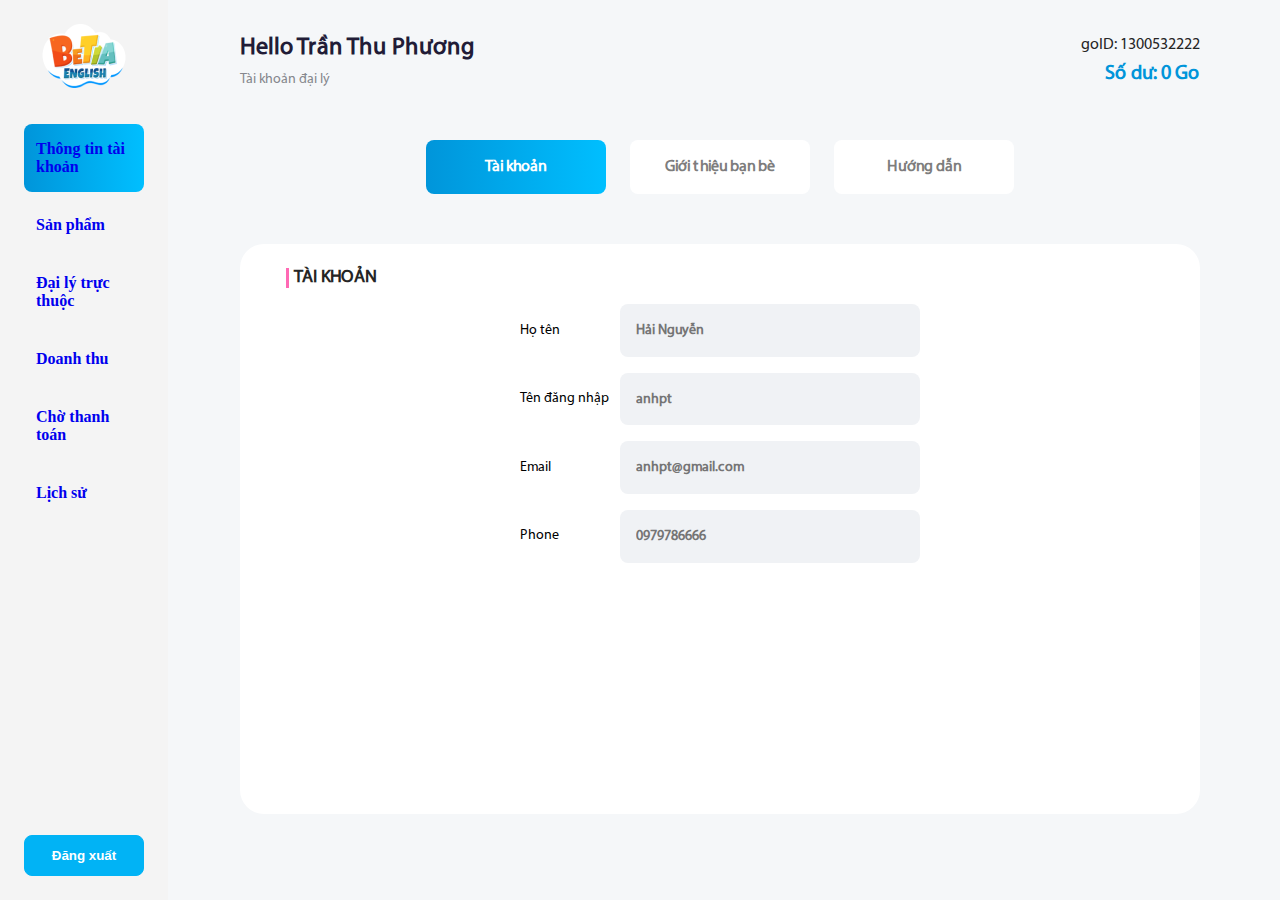
==== commit c1231902: "codenew" ====
--- a/account.html
+++ b/account.html
@@ -14,42 +14,49 @@
   </head>
   <body>
     <div class="Container-main">
-        <div id="tab-bar">
-        <div class="tab-main">
-            <a href="./" class="tab-main__logo">
+      <section>
+        <div class="page-layout">
+          <div class="page-navigate">
+            <div class="logo-betia">
+              <a href="~/">
                 <img src="./assets/imgs/eb62cd4879b060db857df06a54a7fea2 1.png" alt="">
-            </a>
-            <div class="tab-main__link">
-                <div class="link-item">
-                    <a href=""><p>Thông tin tài khoản</p></a>
-                </div>
-                <div class="link-item link-item--active">
-                    <a href=""><p>Sản phẩm</p></a>
-                </div>
-                <div class="link-item">
-                    <a href=""><p>Đại lý trực thuộc</p></a>
-                </div>
-                <div class="link-item">
-                    <a href=""><p>Doanh thu</p></a>
-                </div>
-                <div class="link-item">
-                    <a href=""><p>Chờ thanh toán</p></a>
-                </div>
-                <div class="link-item">
-                    <a href=""><p>Lịch sử</p></a>
-                </div>
-                
+                </a>
             </div>
-        
+            
+            <div class="lst-tab-nav">
+              <div class="nav-item nav-item--active">
+                <a href="./account.html">Thông tin tài khoản</a>
+              </div>
+    
+              <div class="nav-item">
+                <a href="./sanpham.html">Sản phẩm</a>
+              </div>
+    
+              <div class="nav-item">
+                <a href="./products.html">Đại lý trực thuộc</a>
+              </div>
+    
+              <div class="nav-item">
+                <a href="./revenue.html">Doanh thu</a>
+              </div>
+    
+              <div class="nav-item">
+                <a href="./waitPays.html">Chờ thanh toán</a>
+              </div>
+              <div class="nav-item">
+                <a href="./paySuccess.html">Lịch sử</a>
+              </div>
+            </div>
+    
+            <div class="account-action">
+              <button type="button" class="btn-base btn-base--blue">
+                Đăng xuất
+              </button>
+            </div>
+          </div>
+          
         </div>
-        <div class="">
-              <button class="btn-base">
-                Đăng xuất
-              </button>  
-        </div>
-
-        
-    </div>
+      </section>
 
     <div  class="Account-main">
         <div class="Account-main__title">
--- a/assets/css/styles-scss.css
+++ b/assets/css/styles-scss.css
@@ -1715,6 +1715,9 @@
 .page-layout .page-navigate .lst-tab-nav {
   margin-bottom: 4%;
   flex: 1;
+}
+.page-layout .page-navigate .lst-tab-nav a {
+  text-decoration: none;
 }
 .page-layout .page-navigate .account-action {
   display: flex;
@@ -1769,3 +1772,133 @@
   color: white;
   background-color: #01b3f5;
 }
+
+.Sanpham-main {
+  display: flex;
+  flex-direction: column;
+  width: 80%;
+  gap: 24px;
+  padding: 2rem;
+}
+.Sanpham-main__title {
+  display: flex;
+  flex-direction: column;
+  width: 100%;
+}
+.Sanpham-main__title p {
+  font-family: Myriad Pro;
+  font-size: 16px;
+  font-weight: 600;
+  line-height: 22.4px;
+  text-align: left;
+  text-underline-position: from-font;
+  text-decoration-skip-ink: none;
+  color: #F63B2C;
+}
+.Sanpham-main__title h5 {
+  font-family: Myriad Pro;
+  font-size: 20px;
+  font-weight: 700;
+  line-height: 28px;
+  text-align: left;
+  text-underline-position: from-font;
+  text-decoration-skip-ink: none;
+  color: #121D26;
+}
+.Sanpham-main__boxitem {
+  display: flex;
+  align-items: center;
+  gap: 24px;
+}
+.Sanpham-main__boxitem .item-product {
+  display: flex;
+  flex-direction: column;
+  align-items: center;
+  background-color: white;
+  border-radius: 50px;
+}
+.Sanpham-main__boxitem .item-product .item-product-body {
+  display: flex;
+  flex-direction: column;
+  align-items: center;
+  gap: 20px;
+  margin-bottom: 20px;
+}
+.Sanpham-main__boxitem .item-product .item-product-body__titles {
+  display: flex;
+  flex-direction: column;
+  gap: 10px;
+  justify-content: center;
+}
+.Sanpham-main__boxitem .item-product .item-product-body__titles h3 {
+  font-family: Myriad Pro;
+  font-size: 24px;
+  font-weight: 700;
+  line-height: 33.6px;
+  text-align: left;
+  text-underline-position: from-font;
+  text-decoration-skip-ink: none;
+  color: #121D26;
+}
+.Sanpham-main__boxitem .item-product .item-product-body__titles p {
+  font-family: Myriad Pro;
+  font-size: 16px;
+  font-weight: 400;
+  line-height: 22.4px;
+  text-align: left;
+  text-underline-position: from-font;
+  text-decoration-skip-ink: none;
+  color: #121D26;
+}
+.Sanpham-main__boxitem .item-product .item-product-body__price {
+  display: flex;
+  justify-content: center;
+  align-items: center;
+  gap: 8px;
+}
+.Sanpham-main__boxitem .item-product .item-product-body__price p {
+  font-family: Myriad Pro;
+  font-size: 30px;
+  font-weight: 700;
+  line-height: 44px;
+  text-align: right;
+  text-underline-position: from-font;
+  text-decoration-skip-ink: none;
+  color: #121D26;
+}
+.Sanpham-main__boxitem .item-product .item-product-body__price .vouchers {
+  display: flex;
+  flex-direction: column;
+}
+.Sanpham-main__boxitem .item-product .item-product-body__price .vouchers span {
+  font-family: Myriad Pro;
+  font-size: 14px;
+  font-weight: 700;
+  line-height: 19.6px;
+  text-align: center;
+  text-underline-position: from-font;
+  text-decoration-skip-ink: none;
+  color: #FF0000;
+}
+.Sanpham-main__boxitem .item-product .item-product-body__price .vouchers del {
+  font-family: Myriad Pro;
+  font-size: 20px;
+  font-weight: 400;
+  line-height: 28px;
+  text-align: left;
+  text-underline-position: from-font;
+  text-decoration-skip-ink: none;
+  color: #A0A5A8;
+}
+.Sanpham-main__boxitem .item-product .item-product-body a {
+  text-decoration: none;
+  font-family: Myriad Pro;
+  font-size: 20px;
+  font-style: italic;
+  font-weight: 700;
+  line-height: 28px;
+  text-align: center;
+  text-underline-position: from-font;
+  text-decoration-skip-ink: none;
+  color: #36BDF8;
+}
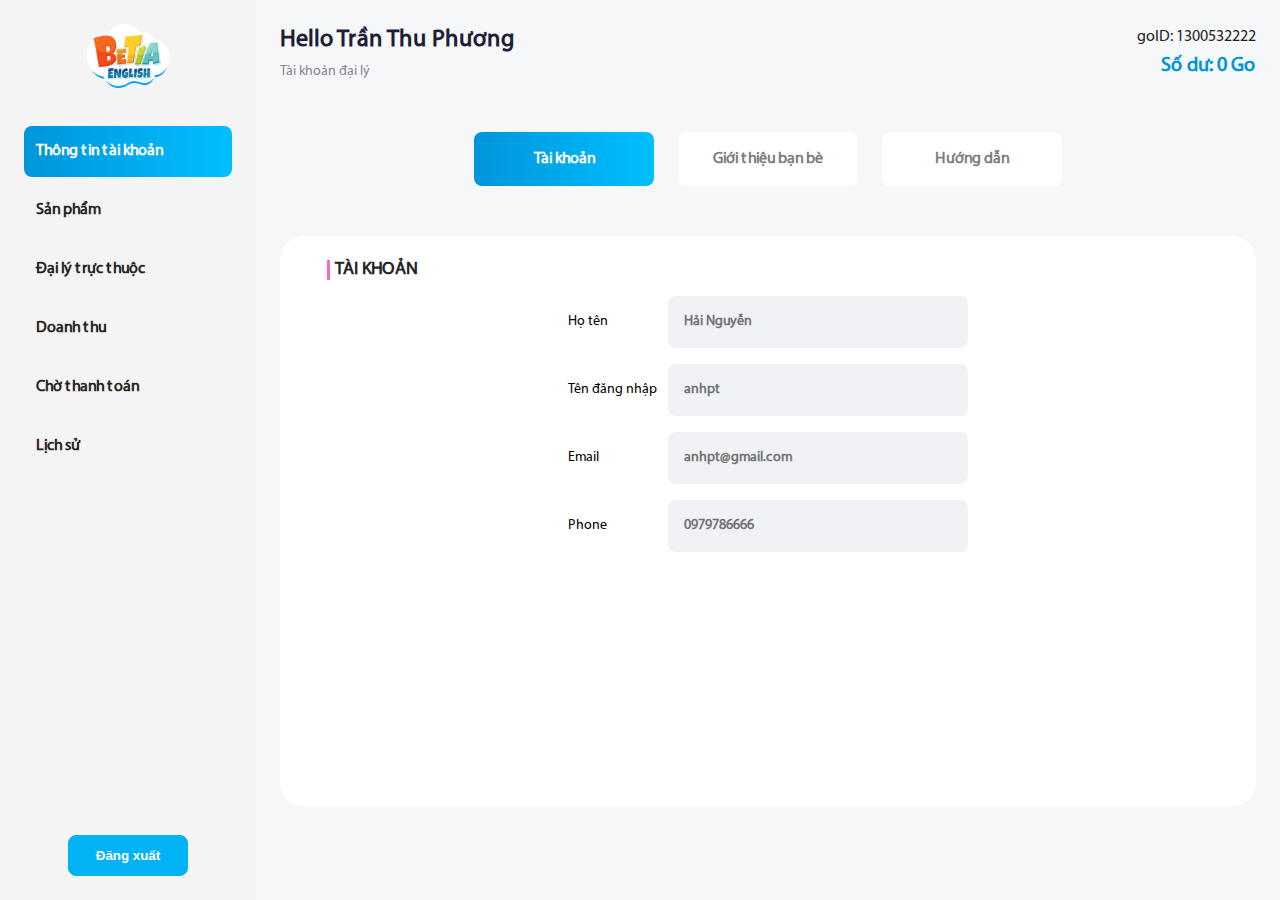
==== commit d33b2de8: "fixlayoutt" ====
--- a/account.html
+++ b/account.html
@@ -19,93 +19,89 @@
           <div class="page-navigate">
             <div class="logo-betia">
               <a href="~/">
-                <img src="./assets/imgs/eb62cd4879b060db857df06a54a7fea2 1.png" alt="">
-                </a>
+                <img
+                  src="./assets/imgs/eb62cd4879b060db857df06a54a7fea2 1.png"
+                  alt=""
+                />
+              </a>
+            </div>
+
+            <div class="lst-tab-nav">
+              <a href="./account.html" class="nav-item nav-item--active"
+                >Thông tin tài khoản</a
+              >
+  
+              <a href="./sanpham.html" class="nav-item">Sản phẩm</a>
+  
+              <a href="./products.html" class="nav-item">Đại lý trực thuộc</a>
+  
+              <a href="./revenue.html" class="nav-item">Doanh thu</a>
+  
+              <a href="./waitPays.html" class="nav-item">Chờ thanh toán</a>
+  
+              <a href="./paySuccess.html" class="nav-item">Lịch sử</a>
             </div>
             
-            <div class="lst-tab-nav">
-              <div class="nav-item nav-item--active">
-                <a href="./account.html">Thông tin tài khoản</a>
-              </div>
-    
-              <div class="nav-item">
-                <a href="./sanpham.html">Sản phẩm</a>
-              </div>
-    
-              <div class="nav-item">
-                <a href="./products.html">Đại lý trực thuộc</a>
-              </div>
-    
-              <div class="nav-item">
-                <a href="./revenue.html">Doanh thu</a>
-              </div>
-    
-              <div class="nav-item">
-                <a href="./waitPays.html">Chờ thanh toán</a>
-              </div>
-              <div class="nav-item">
-                <a href="./paySuccess.html">Lịch sử</a>
-              </div>
-            </div>
-    
             <div class="account-action">
               <button type="button" class="btn-base btn-base--blue">
                 Đăng xuất
               </button>
             </div>
           </div>
-          
+          <div class="page-content">
+            <div  class="Account-main">
+              <div class="Account-main__title">
+                  <div class="user-title">
+                      <h4>Hello Trần Thu Phương</h4>
+                      <p>Tài khoản đại lý</p>
+                  </div>
+                  <div class="user-id">
+                      <p>goID: 1300532222</p>
+                      <h5>Số dư: 0 Go</h5>
+                  </div>
+              </div>
+      
+              <div class="Account-main__btn">
+                  <button class="item-btn item-btn--active"><p>Tài khoản</p></button>
+                  <button class="item-btn"><p>Giới thiệu bạn bè</p></button>
+                  <button class="item-btn"><p>Hướng dẫn</p></button>
+              </div>
+      
+             <div class="Account-main__user">
+                  <div class="information-user">
+                      <div class="items-line">
+                          <h4>TÀI KHOẢN</h4>    
+                      </div>
+                      <form action="">
+                          <div class="form-group">
+                              <label for="username">Họ tên</label>
+                              <div>
+                                  <input type="text" id="username" name="username" placeholder="Hải Nguyễn">
+                              </div>
+                              
+                          </div>
+                          <div class="form-group">
+                              <label for="fullname">Tên đăng nhập</label>
+                              <div><input type="text" id="fullname" name="fullname" placeholder="anhpt"></div>
+                          </div>
+                          
+                          <div class="form-group">
+                              <label for="email">Email</label>
+                              <div><input type="email" id="email" name="email" placeholder="anhpt@gmail.com"></div>
+                          </div>
+                          <div class="form-group">
+                              <label for="phone">Phone</label>
+                              <div><input type="text" id="phone" name="phone" placeholder="0979786666"></div>
+                          </div>
+                      </form>   
+                  </div>
+             </div>
+          </div>
+          </div>
         </div>
       </section>
 
-    <div  class="Account-main">
-        <div class="Account-main__title">
-            <div class="user-title">
-                <h4>Hello Trần Thu Phương</h4>
-                <p>Tài khoản đại lý</p>
-            </div>
-            <div class="user-id">
-                <p>goID: 1300532222</p>
-                <h5>Số dư: 0 Go</h5>
-            </div>
-        </div>
-
-        <div class="Account-main__btn">
-            <button class="item-btn item-btn--active"><p>Tài khoản</p></button>
-            <button class="item-btn"><p>Giới thiệu bạn bè</p></button>
-            <button class="item-btn"><p>Hướng dẫn</p></button>
-        </div>
-
-       <div class="Account-main__user">
-            <div class="information-user">
-                <div class="items-line">
-                    <h4>TÀI KHOẢN</h4>    
-                </div>
-                <form action="">
-                    <div class="form-group">
-                        <label for="username">Họ tên</label>
-                        <div>
-                            <input type="text" id="username" name="username" placeholder="Hải Nguyễn">
-                        </div>
-                        
-                    </div>
-                    <div class="form-group">
-                        <label for="fullname">Tên đăng nhập</label>
-                        <div><input type="text" id="fullname" name="fullname" placeholder="anhpt"></div>
-                    </div>
-                    
-                    <div class="form-group">
-                        <label for="email">Email</label>
-                        <div><input type="email" id="email" name="email" placeholder="anhpt@gmail.com"></div>
-                    </div>
-                    <div class="form-group">
-                        <label for="phone">Phone</label>
-                        <div><input type="text" id="phone" name="phone" placeholder="0979786666"></div>
-                    </div>
-                </form>   
-            </div>
-       </div>
-    </div>
+    
     
 </body>
 </html>
--- a/assets/css/main.css
+++ b/assets/css/main.css
@@ -23,7 +23,7 @@
 }
 
 body {
-  font-family: "Roboto";
+  font-family: "Myriad Pro";
   font-weight: normal;
   font-style: normal;
   background-color: #F5F7F9;
--- a/assets/css/styles-scss.css
+++ b/assets/css/styles-scss.css
@@ -87,7 +87,6 @@
 .Product-main {
   display: flex;
   flex-direction: column;
-  width: 80%;
   gap: 50px;
   padding: 2rem;
 }
@@ -400,9 +399,7 @@
 .Revenue-main {
   display: flex;
   flex-direction: column;
-  width: 80%;
   gap: 30px;
-  padding: 2rem;
 }
 .Revenue-main__btn {
   display: flex;
@@ -625,9 +622,7 @@
 .Account-main {
   display: flex;
   flex-direction: column;
-  width: 80%;
   gap: 50px;
-  padding: 2rem;
 }
 .Account-main__title {
   display: flex;
@@ -1304,9 +1299,7 @@
 .WaitPay-main {
   display: flex;
   flex-direction: column;
-  width: 80%;
   gap: 16px;
-  padding: 2rem;
 }
 .WaitPay-main__title {
   display: flex;
@@ -1397,6 +1390,7 @@
   flex-direction: column;
   gap: 4px;
   border: 0px;
+  width: 100%;
 }
 .WaitPay-main__table table tbody tr td .btn-detail a {
   display: flex;
@@ -1434,9 +1428,7 @@
 .PaySuccess-main {
   display: flex;
   flex-direction: column;
-  width: 80%;
   gap: 16px;
-  padding: 2rem;
 }
 .PaySuccess-main__title {
   display: flex;
@@ -1695,17 +1687,26 @@
   color: #FFFFFF;
 }
 
+section {
+  width: 100%;
+}
+
 .page-layout {
   display: flex;
+  width: 100%;
 }
 .page-layout .page-navigate {
-  flex: 0 0 20%;
+  width: 20%;
   padding: 1.5rem;
   background-color: #f4f4f4;
   height: 100vh;
   display: flex;
   flex-direction: column;
   gap: 2rem;
+  position: sticky;
+  top: 0;
+  bottom: 0;
+  left: 0;
 }
 .page-layout .page-navigate .logo-betia {
   display: flex;
@@ -1713,6 +1714,8 @@
   align-items: center;
 }
 .page-layout .page-navigate .lst-tab-nav {
+  display: flex;
+  flex-direction: column;
   margin-bottom: 4%;
   flex: 1;
 }
@@ -1725,9 +1728,9 @@
   align-items: center;
 }
 .page-layout .page-content {
+  width: 80%;
   flex: 1;
   padding: 1.5rem;
-  background-color: #ffffff;
 }
 
 .nav-item {
@@ -1776,9 +1779,7 @@
 .Sanpham-main {
   display: flex;
   flex-direction: column;
-  width: 80%;
   gap: 24px;
-  padding: 2rem;
 }
 .Sanpham-main__title {
   display: flex;
